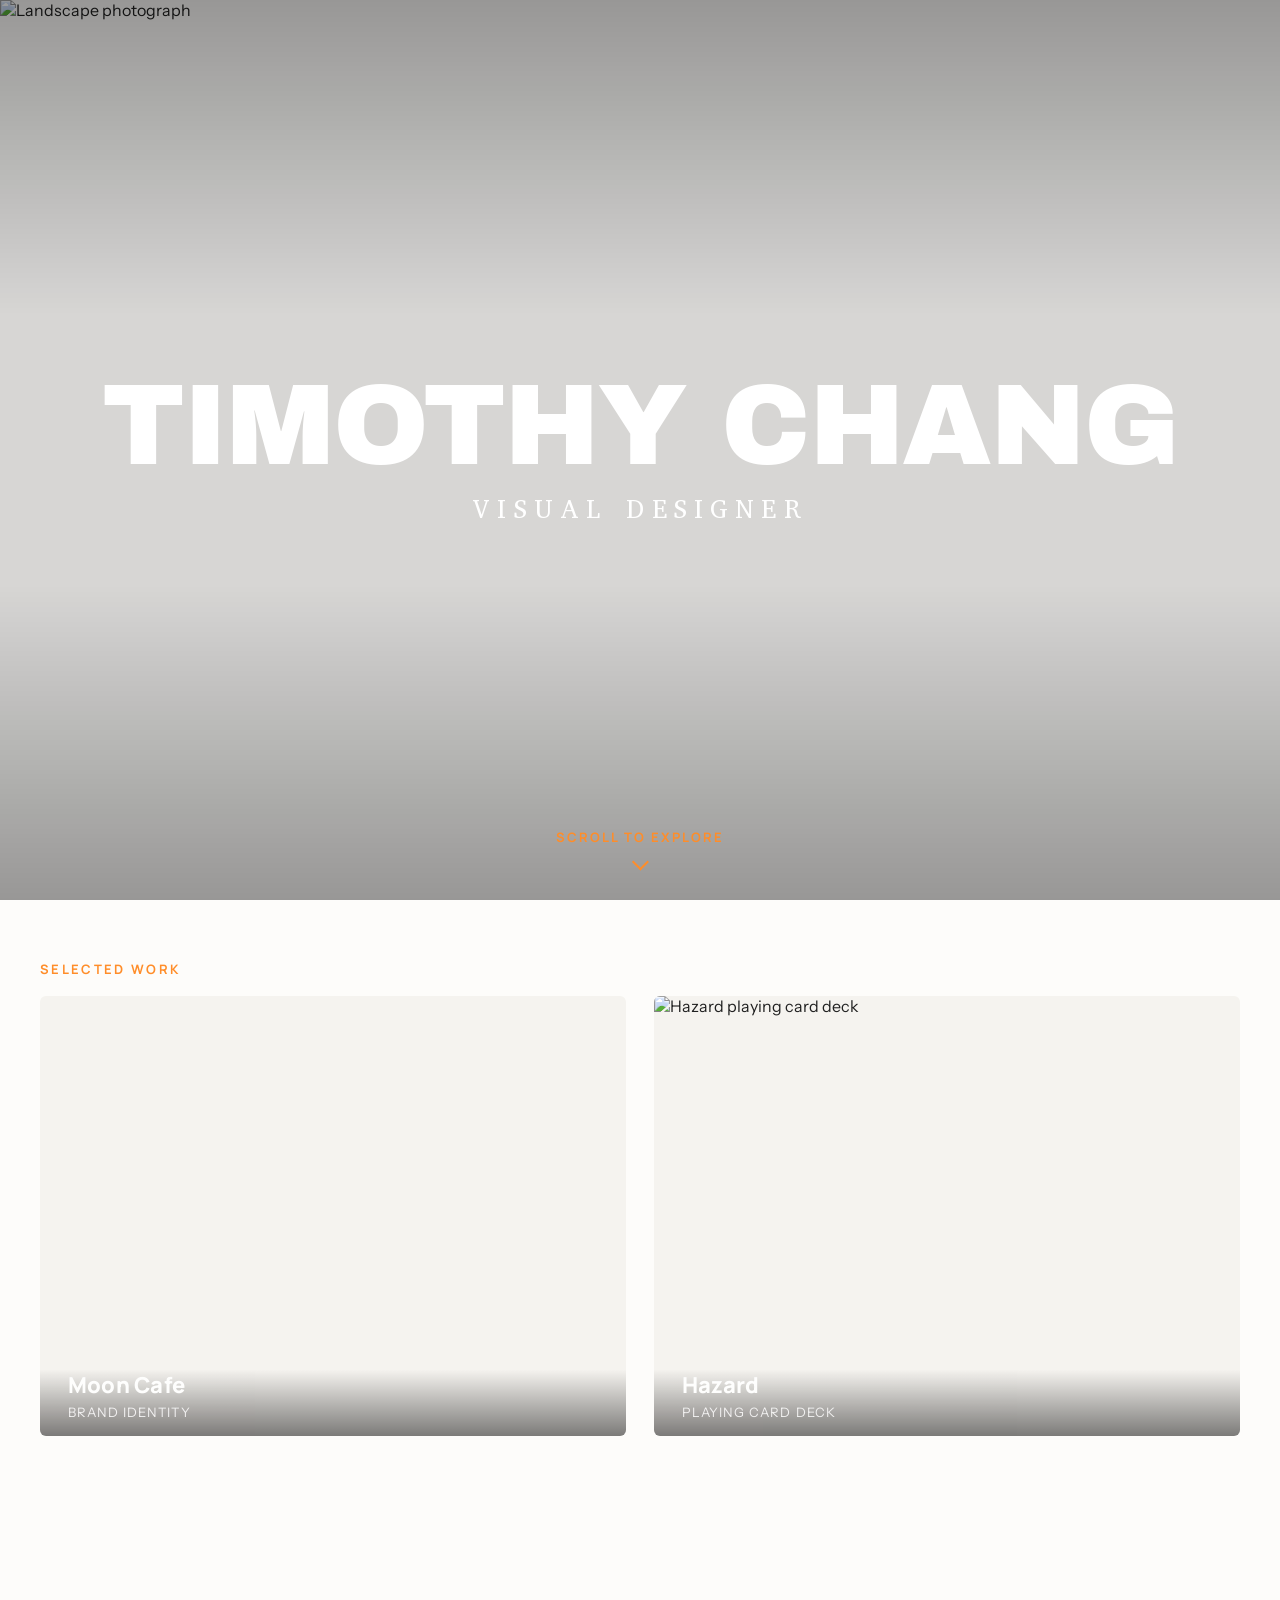
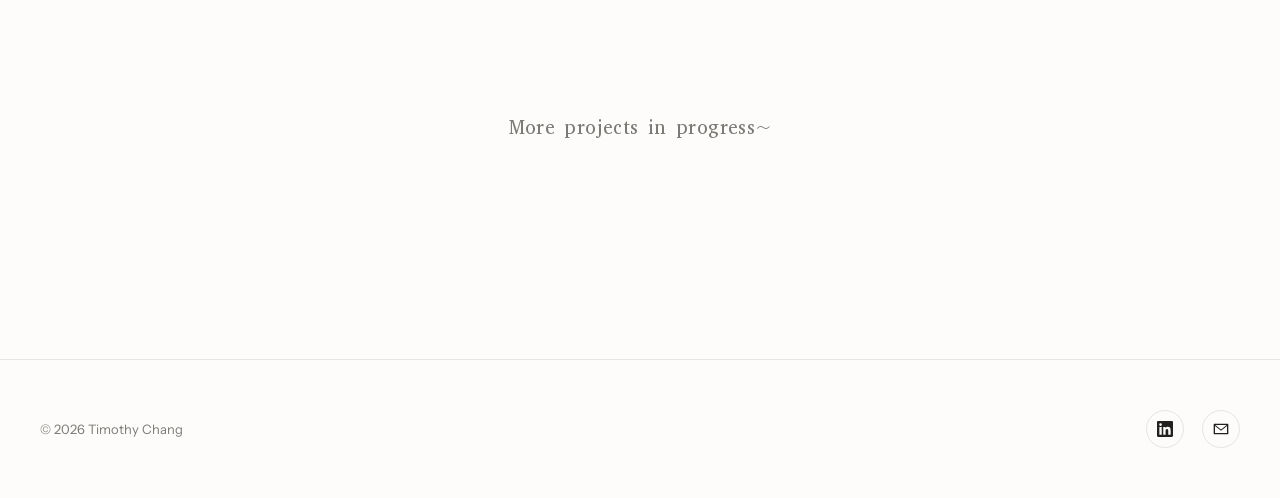
==== index.html @ eb14d004 "Initial commit of portfolio site Static HTML/CSS/JS portfolio: project case studies, about, contact," ====
<!doctype html>
<html lang="en">
<head>
<meta charset="UTF-8" />
<meta name="viewport" content="width=device-width, initial-scale=1" />
<title>Timothy Chang | Portfolio</title>
<meta name="description" content="Timothy Chang — Visual Designer. Graphic design, brand identity, and photography portfolio." />
<link rel="stylesheet" href="css/style.css" />
</head>
<body class="page-fade home">

<nav class="nav on-dark" id="siteNav">
  <div class="nav-inner">
    <a href="index.html" class="nav-logo">TC</a>
    <div class="nav-links">
      <a href="index.html#projects" class="nav-link" data-page="index.html" data-section="projects">Projects</a>
      <a href="about.html" class="nav-link" data-page="about.html">About</a>
      <div class="nav-item-dropdown">
        <button type="button" class="nav-dropdown-toggle" data-page-group="photography.html,gallery-sd.html,art.html" aria-haspopup="true" aria-expanded="false">
          Hobbies
          <svg class="nav-caret" viewBox="0 0 12 12" width="10" height="10" fill="none" stroke="currentColor" stroke-width="1.6"><path d="M2.5 4.5 6 8l3.5-3.5"/></svg>
        </button>
        <div class="nav-dropdown">
          <a href="photography.html" data-page="photography.html">Photography</a>
          <a href="art.html" data-page="art.html">Art</a>
        </div>
      </div>
      <a href="contact.html" class="nav-link" data-page="contact.html">Contact</a>
    </div>
    <button class="nav-burger" aria-label="Toggle menu"><span></span><span></span><span></span></button>
  </div>
</nav>

<header class="hero">
  <div class="hero-bg-layer">
    <img class="hero-img" src="https://framerusercontent.com/images/Mhl19AnrHAjhSoLpwjE06IZeQ.jpg?width=2600" alt="Landscape photograph" />
  </div>
  <div class="hero-text-layer">
    <div class="hero-content">
      <h1 class="hero-title">TIMOTHY CHANG</h1>
      <p class="hero-sub">Visual Designer</p>
    </div>
  </div>
  <a href="#projects" class="scroll-cue">
    Scroll to explore
    <span class="chevron"></span>
  </a>
</header>

<main>
  <section id="projects" class="projects">
    <div class="wrap">
      <p class="eyebrow reveal">Selected Work</p>
      <div class="projects-grid reveal-stagger">
        <a href="moon-cafe.html" class="project-card">
          <video
            src="https://framerusercontent.com/assets/5rZxMvL38SJ3lMq5rVi14NoQNWM.mp4"
            poster="https://framerusercontent.com/images/hItsW4MGl3HlsoeC6Ty1rk1pN0.png?width=1200"
            autoplay muted loop playsinline preload="metadata"
            aria-label="Moon Cafe brand identity preview"
          ></video>
          <div class="project-card-caption">
            <div class="name">Moon Cafe</div>
            <div class="kind">Brand Identity</div>
          </div>
        </a>
        <a href="hazard.html" class="project-card">
          <img src="https://framerusercontent.com/images/EBvTuA1VgbrSN6vRGR4FnVAV7E.png?width=1200" alt="Hazard playing card deck" loading="lazy" />
          <div class="project-card-caption">
            <div class="name">Hazard</div>
            <div class="kind">Playing Card Deck</div>
          </div>
        </a>
      </div>
    </div>
  </section>

  <section class="more-projects">
    <div class="wrap">
      <p class="more-note reveal">More projects in progress~</p>
    </div>
  </section>
</main>

<footer>
  <div class="wrap footer-inner">
    <p class="footer-copy">&copy; 2026 Timothy Chang</p>
    <div class="footer-icons">
      <a href="https://www.linkedin.com/in/timothy-chang-924921252/" target="_blank" rel="noopener" aria-label="LinkedIn">
        <svg viewBox="0 0 24 24"><path d="M20.45 20.45h-3.56v-5.57c0-1.33-.03-3.04-1.85-3.04-1.86 0-2.14 1.45-2.14 2.94v5.67H9.35V9h3.41v1.56h.05c.48-.9 1.64-1.85 3.37-1.85 3.6 0 4.27 2.37 4.27 5.46v6.28zM5.34 7.43a2.06 2.06 0 1 1 0-4.12 2.06 2.06 0 0 1 0 4.12zM7.11 20.45H3.56V9h3.55v11.45zM22.22 0H1.77C.79 0 0 .77 0 1.73v20.54C0 23.23.79 24 1.77 24h20.45c.98 0 1.78-.77 1.78-1.73V1.73C24 .77 23.2 0 22.22 0z"/></svg>
      </a>
      <a href="mailto:timchaang@gmail.com" aria-label="Email">
        <svg viewBox="0 0 24 24"><path d="M2 4h20a1 1 0 0 1 1 1v14a1 1 0 0 1-1 1H2a1 1 0 0 1-1-1V5a1 1 0 0 1 1-1zm1.4 2 8.6 6.9L20.6 6H3.4zM3 7.4V18h18V7.4l-9 7.2-9-7.2z"/></svg>
      </a>
    </div>
  </div>
</footer>

<script src="js/main.js"></script>
</body>
</html>
---- css/style.css ----
/* ---------- Fonts ---------- */
@import url('https://fonts.googleapis.com/css2?family=Abyssinica+SIL&family=Archivo+Black&family=Instrument+Sans:wght@400;500;600;700&family=Manrope:wght@400;500;700;800&display=swap');

/* ---------- Tokens ---------- */
:root{
  --bg:#fdfcfa;
  --ink:#212121;
  --ink-strong:#000000;
  --muted:#7a7a76;
  --line:#e7e5e0;
  --surface:#f5f3ef;
  --accent:#ff8d29;

  --mc-orange:#FBB040;
  --mc-navy:#0D142D;
  --mc-lavender:#CBBACC;

  --hz-crimson:#DE2E27;
  --hz-darkred:#6D0300;
  --hz-grey:#A7B8C1;
  --hz-dark:#2C2D31;

  --serif:'Abyssinica SIL', Georgia, serif;
  --sans:'Instrument Sans', -apple-system, sans-serif;
  --display:'Archivo Black', 'Instrument Sans', sans-serif;
  --bold-sans:'Manrope', 'Instrument Sans', sans-serif;

  --maxw:1200px;
  --nav-h:76px;
}

*,*::before,*::after{box-sizing:border-box}
html{scroll-behavior:smooth}
body{
  margin:0;
  background:var(--bg);
  color:var(--ink);
  font-family:var(--sans);
  -webkit-font-smoothing:antialiased;
  overflow-x:hidden;
}
img{max-width:100%;display:block}
a{color:inherit;text-decoration:none}
ul{margin:0;padding:0;list-style:none}
button{font:inherit;cursor:pointer;border:none;background:none;color:inherit}
.wrap{max-width:var(--maxw);margin:0 auto;padding:0 40px}
.only-mobile{display:none}

/* home page gets a slightly wider container so headings/paragraphs and the
   projects/about grids have more room and wrap less awkwardly */
body.home{--maxw:1320px}

/* ---------- Nav ---------- */
.nav{
  position:fixed;top:0;left:0;right:0;z-index:100;
  height:var(--nav-h);
  display:flex;align-items:center;
  background:rgba(253,252,250,0);
  border-bottom:1px solid transparent;
  transition:background .35s ease, border-color .35s ease, height .35s ease;
}
/* landing page: header stays hidden over the hero, revealed once the user
   scrolls down to the Selected Work section */
body.home .nav{opacity:0;pointer-events:none;transition:opacity .4s ease}
body.home .nav.scrolled{opacity:1;pointer-events:auto}
.nav.scrolled{
  background:rgba(253,252,250,.82);
  backdrop-filter:blur(14px) saturate(140%);
  -webkit-backdrop-filter:blur(14px) saturate(140%);
  border-bottom:1px solid var(--line);
  height:64px;
}
.nav.on-dark:not(.scrolled) .nav-logo,
.nav.on-dark:not(.scrolled) .nav-link,
.nav.on-dark:not(.scrolled) .nav-dropdown-toggle{color:#fff}
.nav-inner{
  width:100%;max-width:var(--maxw);margin:0 auto;padding:0 40px;
  display:flex;align-items:center;justify-content:space-between;
}
.nav-logo{
  font-family:var(--bold-sans);font-weight:800;font-size:22px;letter-spacing:.5px;
  color:var(--ink-strong);transition:color .3s ease;
}
.nav-links{display:flex;align-items:center;gap:36px}
.nav-link{
  font-family:var(--sans);font-size:16px;letter-spacing:.02em;color:var(--ink);
  position:relative;padding:4px 0;transition:color .3s ease,opacity .3s ease;
}
.nav-link::after{
  content:"";position:absolute;left:0;bottom:-2px;width:0;height:1px;background:currentColor;
  transition:width .3s ease;
}
.nav-link:hover::after{width:100%}
.nav-link.active::after{width:100%}
.nav-burger{display:none;flex-direction:column;gap:5px;padding:8px;z-index:110}
.nav-burger span{width:24px;height:2px;background:var(--ink-strong);transition:.3s}
.nav.on-dark:not(.scrolled) .nav-burger span{background:#fff}

/* dropdown: hobbies > photography */
.nav-item-dropdown{position:relative}
.nav-dropdown-toggle{
  position:relative;display:inline-flex;align-items:center;gap:6px;
  font-family:var(--sans);font-size:16px;letter-spacing:.02em;color:var(--ink);
  background:none;border:none;padding:4px 0;cursor:pointer;
  transition:color .3s ease;
}
.nav-caret{transition:transform .3s ease;flex-shrink:0}
.nav-item-dropdown.open .nav-caret{transform:rotate(180deg)}
.nav-dropdown-toggle::after{
  content:"";position:absolute;left:0;bottom:-2px;width:0;height:1px;background:currentColor;
  transition:width .3s ease;
}
.nav-item-dropdown:hover .nav-dropdown-toggle::after,
.nav-dropdown-toggle.active::after{width:calc(100% - 16px)}
.nav-dropdown{
  position:absolute;top:calc(100% + 16px);left:50%;transform:translateX(-50%) translateY(6px);
  background:#fff;border:1px solid var(--line);border-radius:10px;
  padding:6px;min-width:170px;box-shadow:0 16px 40px rgba(0,0,0,.1);
  opacity:0;pointer-events:none;transition:opacity .25s ease,transform .25s ease;
  z-index:50;
}
.nav-item-dropdown.open .nav-dropdown{opacity:1;pointer-events:auto;transform:translateX(-50%) translateY(0)}
.nav-dropdown a{
  display:block;padding:10px 14px;border-radius:6px;
  font-family:var(--sans);font-size:14px;color:var(--ink);white-space:nowrap;
  transition:background .2s ease,color .2s ease;
}
.nav-dropdown a:hover,
.nav-dropdown a.active{background:var(--surface);color:var(--ink-strong)}

/* ---------- Hero ---------- */
.hero{
  position:sticky;top:0;z-index:0;
  height:100svh;min-height:560px;width:100%;overflow:hidden;
  display:flex;align-items:center;justify-content:center;
}
.hero-bg-layer{position:absolute;inset:0;}
.hero-img{
  position:absolute;inset:0;width:100%;height:100%;object-fit:cover;
  transform:scale(1.06);animation:heroZoom 18s ease-out forwards;
}
@keyframes heroZoom{to{transform:scale(1)}}
.hero::after{
  content:"";position:absolute;inset:0;
  background:linear-gradient(180deg,rgba(0,0,0,.4) 0%,rgba(0,0,0,.15) 35%,rgba(0,0,0,.15) 65%,rgba(0,0,0,.4) 100%);
}
.hero-text-layer{position:relative;z-index:2;width:100%;}
.hero-content{
  width:100%;padding:0 40px;
  max-width:var(--maxw);margin:0 auto;
  text-align:center;
  display:flex;flex-direction:column;align-items:center;
  opacity:0;transform:translateY(24px);
  animation:heroIn 1.1s cubic-bezier(.22,1,.36,1) .3s forwards;
}
@keyframes heroIn{to{opacity:1;transform:translateY(0)}}
.hero-title{
  font-family:var(--display);font-weight:400;color:#fff;
  font-size:clamp(48px,9vw,130px);line-height:.92;letter-spacing:-.02em;margin:0;
}
.hero-sub{
  font-family:var(--serif);color:#fff;margin:14px 0 0;
  font-size:clamp(16px,2vw,26px);letter-spacing:.28em;text-transform:uppercase;
}
.scroll-cue{
  position:absolute;left:50%;bottom:32px;transform:translateX(-50%);z-index:2;
  display:flex;flex-direction:column;align-items:center;gap:10px;
  color:var(--accent);font-family:var(--bold-sans);font-weight:700;
  font-size:13px;letter-spacing:.15em;text-transform:uppercase;
  opacity:0;animation:fadeIn 1s ease .9s forwards;
}
.scroll-cue .chevron{width:12px;height:12px;border-right:2px solid var(--accent);border-bottom:2px solid var(--accent);
  transform:rotate(45deg);animation:bob 1.8s ease-in-out infinite;}
@keyframes bob{0%,100%{transform:translateY(0) rotate(45deg)}50%{transform:translateY(6px) rotate(45deg)}}
@keyframes fadeIn{to{opacity:1}}

/* ---------- Reveal on scroll ---------- */
.reveal{opacity:0;transform:translateY(28px);transition:opacity .8s cubic-bezier(.22,1,.36,1),transform .8s cubic-bezier(.22,1,.36,1)}
.reveal.in-view{opacity:1;transform:translateY(0)}
.reveal-stagger > *{opacity:0;transform:translateY(20px);transition:opacity .7s ease,transform .7s ease}
.reveal-stagger.in-view > *{opacity:1;transform:translateY(0)}
.reveal-stagger.in-view > *:nth-child(1){transition-delay:.05s}
.reveal-stagger.in-view > *:nth-child(2){transition-delay:.12s}
.reveal-stagger.in-view > *:nth-child(3){transition-delay:.19s}
.reveal-stagger.in-view > *:nth-child(4){transition-delay:.26s}
.reveal-stagger.in-view > *:nth-child(5){transition-delay:.33s}
.reveal-stagger.in-view > *:nth-child(6){transition-delay:.4s}
.reveal-stagger.in-view > *:nth-child(7){transition-delay:.47s}

/* ---------- Sections ---------- */
section{padding:60px 0}
.section-tight{padding:20px 0}
.eyebrow{
  font-family:var(--bold-sans);font-weight:700;font-size:13px;letter-spacing:.18em;
  text-transform:uppercase;color:var(--accent);margin:0 0 18px;
}
h2.section-title{
  font-family:var(--serif);font-weight:400;font-size:clamp(26px,3.4vw,40px);
  line-height:1.25;color:var(--ink-strong);margin:0 0 22px;max-width:820px;
}
.lead{
  font-family:var(--serif);font-size:19px;line-height:1.75;color:var(--ink);
  max-width:760px;margin:0 0 20px;text-wrap:pretty;
}
.lead:last-child{margin-bottom:0}

/* ---------- Home: Projects ---------- */
.projects{padding-top:60px}
body.home main,
body.home footer{position:relative;z-index:1;background:var(--bg)}
.projects-grid{display:grid;grid-template-columns:1fr 1fr;gap:28px}
.project-card{
  position:relative;aspect-ratio:4/3;border-radius:6px;overflow:hidden;
  background:var(--surface);display:block;
}
.project-card img,
.project-card video{
  width:100%;height:100%;object-fit:cover;
  transition:transform .8s cubic-bezier(.22,1,.36,1),filter .5s ease;
}
.project-card:hover img,
.project-card:hover video{transform:scale(1.06);filter:brightness(.82)}
.project-card-caption{
  position:absolute;left:0;right:0;bottom:0;padding:26px 28px;
  background:linear-gradient(0deg,rgba(0,0,0,.62),rgba(0,0,0,0) 75%);
  color:#fff;transform:translateY(10px);opacity:.92;transition:transform .5s ease;
}
.project-card:hover .project-card-caption{transform:translateY(0)}
.project-card-caption .name{font-family:var(--bold-sans);font-weight:800;font-size:22px;letter-spacing:.01em}
.project-card-caption .kind{font-family:var(--sans);font-size:13px;letter-spacing:.08em;text-transform:uppercase;opacity:.85;margin-top:4px}

.more-projects{padding:200px 0;text-align:center}
.more-note{font-family:var(--serif);font-size:19px;color:var(--muted);letter-spacing:.02em}

/* ---------- About ---------- */
.about-grid{display:grid;grid-template-columns:.85fr 1.15fr;gap:72px;align-items:center}
.about-photo{border-radius:6px;overflow:hidden;aspect-ratio:3/4.4}
.about-photo img{width:100%;height:100%;object-fit:cover}
.about-hi{font-family:var(--serif);font-size:19px;color:var(--accent);margin:0 0 8px}
.btn{
  display:inline-flex;align-items:center;gap:10px;
  font-family:var(--bold-sans);font-weight:700;font-size:14px;letter-spacing:.1em;text-transform:uppercase;
  color:var(--ink-strong);padding:16px 26px;border:1px solid var(--ink-strong);border-radius:2px;
  margin-top:28px;transition:background .3s ease,color .3s ease,border-color .3s ease;
}
.btn:hover{background:var(--ink-strong);color:#fff}
.btn.btn-accent{border-color:var(--accent);color:var(--accent)}
.btn.btn-accent:hover{background:var(--accent);color:#fff}
.btn svg{width:14px;height:14px;transition:transform .3s ease}
.btn:hover svg{transform:translateX(3px)}
.about-note{margin-top:14px;font-family:var(--sans);font-size:12px;color:var(--muted)}

/* ---------- Next project ---------- */
.next-project-band{border-top:1px solid var(--line)}
.next-project{
  display:flex;align-items:center;gap:24px;padding:64px 0;
}
.next-project-right{justify-content:flex-end;text-align:right}
.next-project-left{justify-content:flex-start;text-align:left}
.next-project-text{display:flex;flex-direction:column;gap:6px}
.next-project-label{
  font-family:var(--bold-sans);font-weight:700;font-size:12px;letter-spacing:.14em;
  text-transform:uppercase;color:var(--muted);
}
.next-project-name{
  font-family:var(--display);font-size:clamp(28px,4.5vw,46px);line-height:1;
  text-transform:uppercase;letter-spacing:-.01em;
  color:var(--ink-strong);transition:color .3s ease;
}
.next-project-arrow{
  width:32px;height:32px;flex-shrink:0;color:var(--case-accent, var(--accent));
  transition:transform .35s cubic-bezier(.22,1,.36,1);
}
.next-project:hover .next-project-name{color:var(--case-accent, var(--accent))}
.next-project-right:hover .next-project-arrow{transform:translateX(10px)}
.next-project-left:hover .next-project-arrow{transform:translateX(-10px)}

/* ---------- Footer ---------- */
footer{border-top:1px solid var(--line);padding:48px 0}
.footer-inner{display:flex;align-items:center;justify-content:space-between;gap:20px;flex-wrap:wrap}
.footer-copy{font-size:13px;color:var(--muted);font-family:var(--sans)}
.footer-icons{display:flex;gap:18px}
.footer-icons a{
  width:38px;height:38px;border-radius:50%;border:1px solid var(--line);
  display:flex;align-items:center;justify-content:center;transition:background .3s ease,border-color .3s ease,transform .3s ease;
}
.footer-icons a:hover{background:var(--ink-strong);border-color:var(--ink-strong);transform:translateY(-2px)}
.footer-icons svg{width:16px;height:16px;fill:var(--ink)}
.footer-icons a:hover svg{fill:#fff}

/* ---------- Case study pages ---------- */
.case-hero{
  padding:calc(var(--nav-h) + 88px) 0 60px;
  border-bottom:1px solid var(--line);
}
.case-eyebrow{font-family:var(--bold-sans);font-weight:700;font-size:13px;letter-spacing:.16em;text-transform:uppercase;color:var(--muted);margin:0 0 14px}
.case-title{font-family:var(--display);font-size:clamp(40px,7vw,88px);line-height:.95;margin:0 0 22px;color:var(--ink-strong)}
.case-banner{margin-top:52px;border-radius:6px;overflow:hidden;background:var(--surface)}
.case-banner img{width:100%;display:block}

/* wordmark used as a header lockup rather than a full-bleed banner photo */
.case-banner.wordmark{max-width:420px;margin-top:20px;background:none;border-radius:0}

.case-video{border-radius:6px;overflow:hidden;box-shadow:0 1px 3px rgba(0,0,0,.08);aspect-ratio:4/3}
.case-video video{width:100%;height:100%;display:block;object-fit:cover}

.case-section{padding:48px 0;border-bottom:1px solid var(--line)}
.case-section:last-of-type{border-bottom:none}
.case-section .eyebrow{color:var(--case-accent, var(--accent))}

/* palette */
.palette{display:flex;flex-wrap:wrap;gap:16px;margin-top:36px}
.swatch{
  width:150px;height:120px;border-radius:6px;overflow:hidden;border:1px solid var(--line);
  cursor:pointer;transition:transform .3s ease,box-shadow .3s ease;position:relative;display:block;
}
.swatch:hover{transform:translateY(-4px);box-shadow:0 14px 30px rgba(0,0,0,.08)}
.swatch-hex{
  position:absolute;left:0;right:0;bottom:0;z-index:1;
  padding:10px 12px;font-family:'Manrope',monospace;font-size:13px;letter-spacing:.02em;
  color:#fff;text-align:left;
}
.swatch-copied::after{
  content:"Copied!";position:absolute;inset:0;z-index:2;display:flex;align-items:center;justify-content:center;
  background:rgba(0,0,0,.72);color:#fff;font-family:var(--bold-sans);font-size:12px;letter-spacing:.08em;
  text-transform:uppercase;opacity:0;animation:copyFlash 1s ease forwards;
}
@keyframes copyFlash{0%{opacity:0}15%{opacity:1}85%{opacity:1}100%{opacity:0}}

/* typography specimen */
.type-specimen{margin-top:40px;border-top:1px solid var(--line)}
.type-row{
  display:flex;align-items:baseline;justify-content:space-between;gap:24px;
  padding:22px 0;border-bottom:1px solid var(--line);
}
.type-row .label{font-family:var(--sans);font-size:13px;letter-spacing:.1em;text-transform:uppercase;color:var(--muted);width:110px;flex-shrink:0}
.type-row .sample{font-family:var(--bold-sans);font-size:clamp(22px,3.6vw,40px)}
.w-heavy{font-weight:800}
.w-bold{font-weight:700}
.w-medium{font-weight:500}
.w-regular{font-weight:400}

/* logo grid */
.logo-grid{display:grid;grid-template-columns:repeat(3,1fr);gap:24px;margin-top:36px}
.logo-tile{
  padding:32px;
  display:flex;flex-direction:column;gap:18px;
}
.logo-tile img{width:100%;height:180px;object-fit:contain}
.logo-tile .num{
  font-family:var(--display);font-size:15px;color:var(--muted);
  width:30px;height:30px;border:1px solid var(--line);border-radius:50%;
  display:flex;align-items:center;justify-content:center;
}

/* mockup / gallery grids */
.shot-grid{columns:2 420px;column-gap:28px;margin-top:40px}
.shot-grid img{width:100%;margin:0 0 28px;border-radius:6px;break-inside:avoid;box-shadow:0 1px 3px rgba(0,0,0,.06)}
.shot-grid button{display:block;width:100%;margin:0 0 28px;break-inside:avoid;border-radius:6px;overflow:hidden}

/* icon row */
.icon-row{display:flex;flex-wrap:wrap;gap:18px;margin-top:36px}
.icon-tile{
  width:130px;height:130px;
  display:flex;align-items:center;justify-content:center;padding:20px;
  transition:transform .3s ease;
}
.icon-tile:hover{transform:translateY(-4px)}
.icon-tile img{max-width:100%;max-height:100%;object-fit:contain}

/* photo interludes: large, unlabeled photography breaks scattered between sections */
.photo-interlude{
  padding:0;border:none;background:none;cursor:pointer;display:block;width:100%;
  border-radius:6px;overflow:hidden;
}
.photo-interlude img{width:100%;display:block;box-shadow:0 1px 3px rgba(0,0,0,.08)}
.photo-duo{display:grid;grid-template-columns:1fr 1fr;gap:24px}
.photo-duo button{padding:0;border:none;background:none;cursor:pointer;display:block;border-radius:6px;overflow:hidden}
.photo-duo img{width:100%;display:block;box-shadow:0 1px 3px rgba(0,0,0,.08)}

/* editorial split: text/swatches beside a product photo */
.case-split{display:grid;grid-template-columns:1.15fr .85fr;gap:56px;align-items:center;margin-top:8px}
.case-split.reverse{grid-template-columns:.85fr 1.15fr}
.tilt-photo{border-radius:10px;overflow:hidden}
.tilt-photo img{width:100%;display:block}

/* ---------- Photography listing ---------- */
.gallery-hero{padding:calc(var(--nav-h) + 60px) 0 30px}
.gallery-list{display:flex;flex-direction:column;gap:28px;margin-top:4px}
.gallery-card{
  position:relative;display:block;aspect-ratio:16/9;border-radius:6px;overflow:hidden;
  background:var(--surface);
}
.gallery-card img{
  width:100%;height:100%;object-fit:cover;
  transition:transform .8s cubic-bezier(.22,1,.36,1),filter .5s ease;
}
.gallery-card:hover img{transform:scale(1.06);filter:brightness(.82)}
.gallery-card-caption{
  position:absolute;left:0;right:0;bottom:0;padding:32px 36px;
  background:linear-gradient(0deg,rgba(0,0,0,.65),rgba(0,0,0,0) 70%);
  color:#fff;transform:translateY(10px);opacity:.92;transition:transform .5s ease;
}
.gallery-card:hover .gallery-card-caption{transform:translateY(0)}
.gallery-card-title{font-family:var(--serif);font-size:clamp(28px,5vw,52px);display:block}
.gallery-card-meta{display:flex;align-items:center;gap:16px;margin-top:12px}
.gallery-card-tag{
  font-family:var(--bold-sans);font-weight:700;font-size:12px;letter-spacing:.1em;text-transform:uppercase;
  color:#fff;border:1px solid rgba(255,255,255,.5);border-radius:20px;padding:6px 14px;
}

/* ---------- Masonry gallery + lightbox ---------- */
.masonry{columns:3 300px;column-gap:18px;margin-top:10px}
.masonry button{display:block;width:100%;margin:0 0 18px;break-inside:avoid;border-radius:4px;overflow:hidden;position:relative}
.masonry img{width:100%;display:block;transition:transform .5s ease}
.masonry button:hover img{transform:scale(1.03)}

.lightbox{
  position:fixed;inset:0;z-index:1000;background:rgba(10,10,10,.96);
  display:flex;align-items:center;justify-content:center;
  opacity:0;pointer-events:none;transition:opacity .35s ease;
}
.lightbox.open{opacity:1;pointer-events:auto}
.lightbox img{max-width:88vw;max-height:86vh;object-fit:contain;box-shadow:0 20px 60px rgba(0,0,0,.5)}
.lightbox-close,.lightbox-prev,.lightbox-next{
  position:absolute;color:#fff;width:46px;height:46px;border-radius:50%;
  display:flex;align-items:center;justify-content:center;border:1px solid rgba(255,255,255,.25);
  transition:background .3s ease;
}
.lightbox-close:hover,.lightbox-prev:hover,.lightbox-next:hover{background:rgba(255,255,255,.14)}
.lightbox-close{top:24px;right:24px}
.lightbox-prev{left:24px;top:50%;transform:translateY(-50%)}
.lightbox-next{right:24px;top:50%;transform:translateY(-50%)}
.lightbox-count{position:absolute;bottom:24px;left:50%;transform:translateX(-50%);color:#fff;font-family:var(--sans);font-size:13px;opacity:.7}

/* ---------- Contact ---------- */
.contact-hero{position:relative;padding:calc(var(--nav-h) + 40px) 0 100px;overflow:hidden}
.contact-bg-letters{
  position:absolute;inset:0;z-index:0;pointer-events:none;
  font-family:var(--display);font-size:min(22vw,300px);color:var(--surface);
  display:flex;flex-wrap:wrap;align-items:center;justify-content:center;line-height:.8;
  user-select:none;overflow:hidden;
}
.contact-bg-letters-glow{
  color:var(--accent);
  opacity:0;transition:opacity .25s ease;
  -webkit-mask-image:radial-gradient(circle 220px at var(--mx,50%) var(--my,50%),#000 0%,#000 35%,transparent 100%);
  mask-image:radial-gradient(circle 220px at var(--mx,50%) var(--my,50%),#000 0%,#000 35%,transparent 100%);
}
.contact-hero.mouse-active .contact-bg-letters-glow{opacity:.85}
@media (pointer:coarse){
  .contact-bg-letters-glow{display:none}
}
.contact-inner{position:relative;z-index:1}
.contact-grid{display:grid;grid-template-columns:1fr 1fr;gap:60px;margin-top:44px}
.field{margin-bottom:26px;position:relative}
.field label{
  display:block;font-family:var(--bold-sans);font-weight:700;font-size:12px;letter-spacing:.12em;
  text-transform:uppercase;color:var(--muted);margin-bottom:10px;
}
.field input,.field textarea{
  width:100%;border:none;border-bottom:1px solid var(--line);background:transparent;
  font-family:var(--serif);font-size:18px;color:var(--ink-strong);padding:8px 2px 12px;
  transition:border-color .3s ease;resize:vertical;
}
.field input:focus,.field textarea:focus{outline:none;border-color:var(--ink-strong)}
.field.invalid input,.field.invalid textarea{border-color:#d33}
.field-error{font-size:12px;color:#d33;margin-top:6px;display:none;font-family:var(--sans)}
.field.invalid .field-error{display:block}
.contact-side{display:flex;flex-direction:column;justify-content:space-between}
.contact-note{font-family:var(--serif);font-size:19px;line-height:1.75;color:var(--ink);max-width:420px}
.form-actions{display:flex;flex-wrap:wrap;align-items:center;gap:16px}
.form-status{margin-top:18px;font-family:var(--sans);font-size:14px;color:var(--muted);min-height:20px}

/* ---------- Utilities ---------- */
.page-fade{animation:pageFade .6s ease}
@keyframes pageFade{from{opacity:0}to{opacity:1}}

/* ---------- Responsive ---------- */
@media (max-width:900px){
  .wrap{padding:0 24px}
  .nav-inner{padding:0 24px}
  section{padding:88px 0}
  .about-grid{grid-template-columns:1fr;gap:36px}
  .about-photo{max-width:340px}
  .projects-grid{grid-template-columns:1fr}
  .logo-grid{grid-template-columns:1fr 1fr}
  .case-split,
  .case-split.reverse{grid-template-columns:1fr;gap:28px}
  .tilt-photo{max-width:420px;margin:0 auto}
  .contact-grid{grid-template-columns:1fr;gap:8px}
  .shot-grid{columns:2 200px}
  .masonry{columns:2 200px}
  .photo-duo{grid-template-columns:1fr;gap:20px}
}
@media (max-width:640px){
  .nav-links{
    position:fixed;top:0;right:0;height:100vh;width:78vw;max-width:320px;
    background:#fff;flex-direction:column;align-items:flex-start;justify-content:center;
    gap:28px;padding:0 40px;transform:translateX(100%);transition:transform .4s cubic-bezier(.22,1,.36,1);
    box-shadow:-10px 0 40px rgba(0,0,0,.08);
  }
  .nav-links.open{transform:translateX(0)}
  .nav-burger{display:flex}
  .nav.on-dark .nav-links.open .nav-link,
  .nav.on-dark .nav-links.open .nav-dropdown-toggle,
  .nav.on-dark .nav-links.open .nav-dropdown a{color:var(--ink)}
  .nav-links.open ~ .nav-burger span,
  .nav-burger.open span:nth-child(1){transform:translateY(7px) rotate(45deg)}
  .nav-burger.open span:nth-child(2){opacity:0}
  .nav-burger.open span:nth-child(3){transform:translateY(-7px) rotate(-45deg)}
  .nav-item-dropdown{width:100%}
  .nav-dropdown-toggle{width:100%;justify-content:space-between}
  .nav-dropdown{
    position:static;transform:none;opacity:1;pointer-events:auto;
    background:none;border:none;box-shadow:none;padding:0 0 0 4px;min-width:0;
    max-height:0;overflow:hidden;transition:max-height .35s ease,margin-top .35s ease;margin-top:0;
  }
  .nav-item-dropdown.open .nav-dropdown{max-height:160px;margin-top:14px;transform:none}
  .nav-dropdown a{padding:8px 0;font-size:15px}
  .logo-grid{grid-template-columns:1fr}
  .shot-grid{columns:1}
  .masonry{columns:1}
  .hero-title{letter-spacing:-.01em}

  /* about section: photo becomes a full-bleed background behind the text, like the original mobile layout */
  .about-grid{
    display:block;position:relative;min-height:620px;
    border-radius:6px;overflow:hidden;
  }
  .about-photo{
    position:absolute;inset:0;max-width:none;height:100%;
    aspect-ratio:auto;border-radius:0;
  }
  .about-photo::after{
    content:"";position:absolute;inset:0;
    background:linear-gradient(180deg,rgba(0,0,0,.1) 0%,rgba(0,0,0,.55) 55%,rgba(0,0,0,.8) 100%);
  }
  .about-grid > div:last-child{position:relative;z-index:1;padding:40px 24px}
  .about-grid .about-hi{color:var(--accent)}
  .about-grid .case-title{color:#fff}
  .about-grid .lead{color:#fff}
  .about-grid .btn{border-color:var(--accent);color:var(--accent)}
  .about-grid .btn:hover{background:var(--accent);color:#fff}
  .about-grid .about-note{color:rgba(255,255,255,.75)}
}
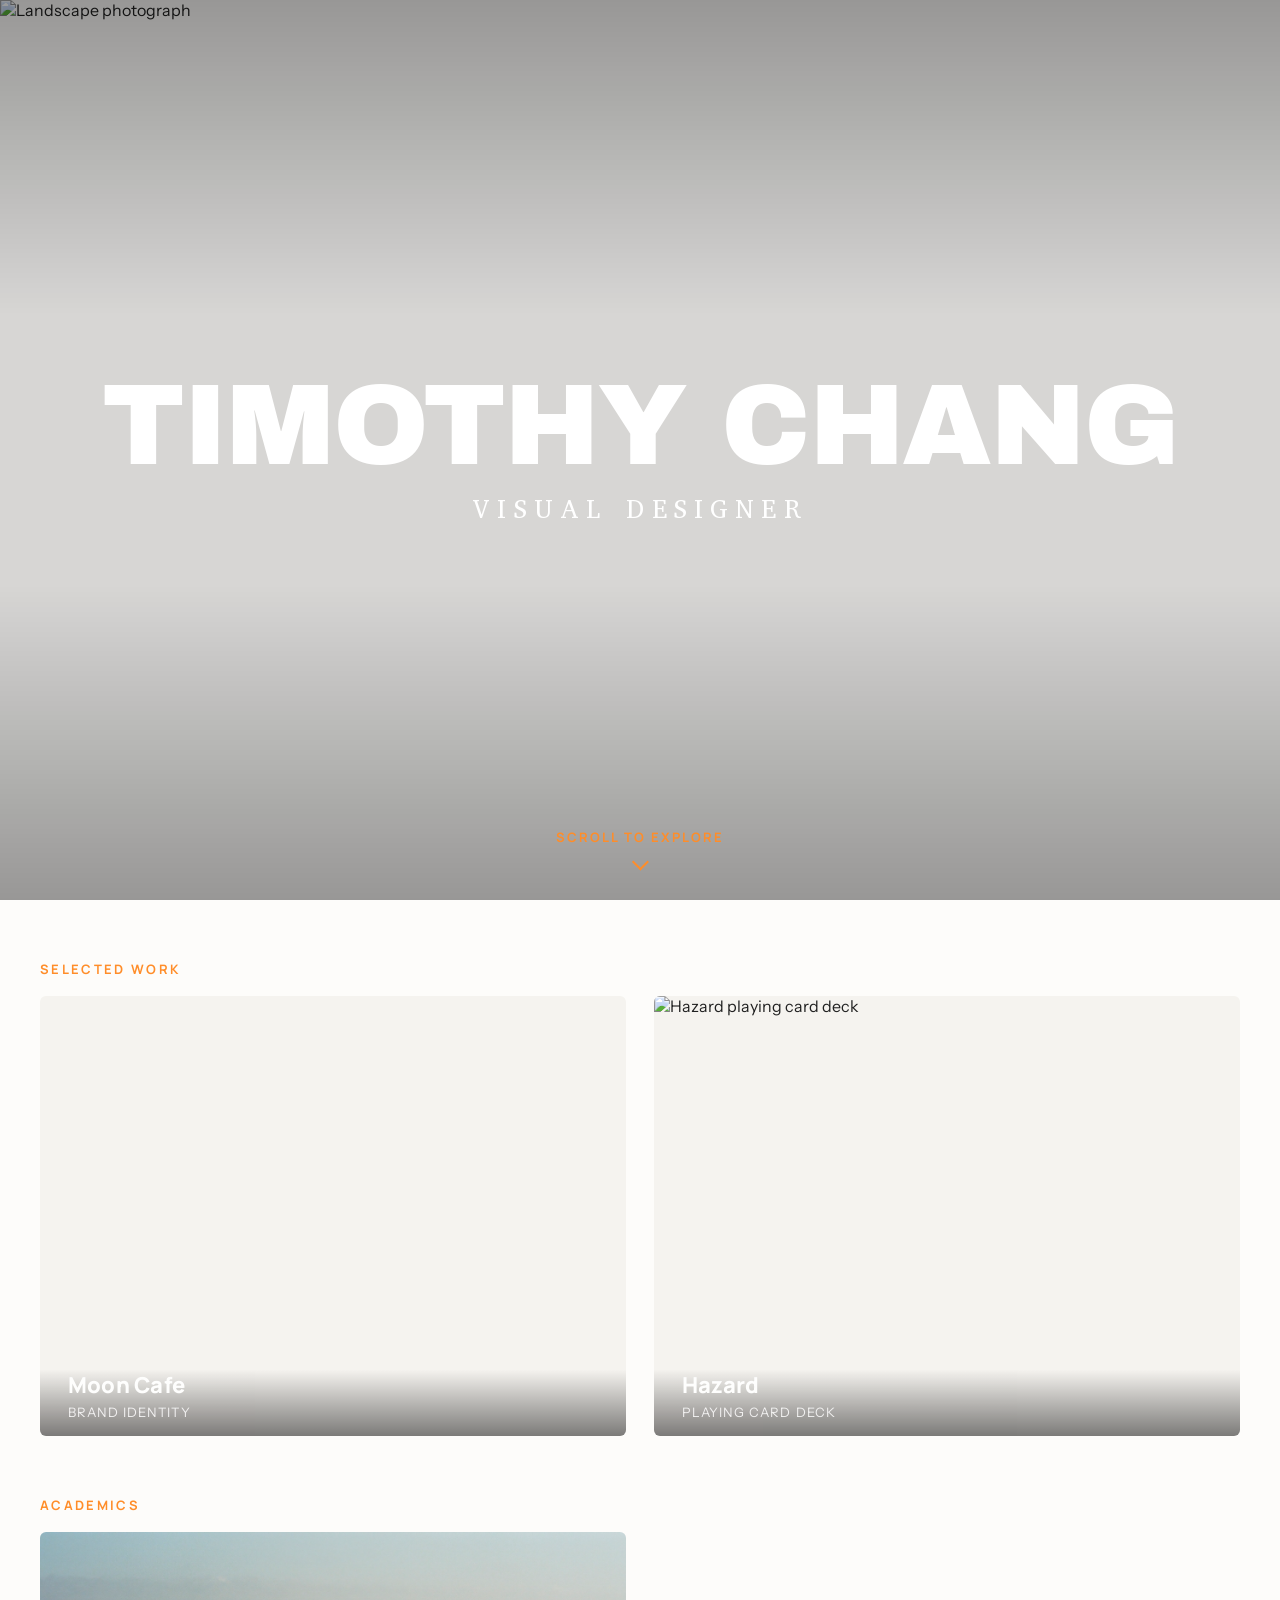
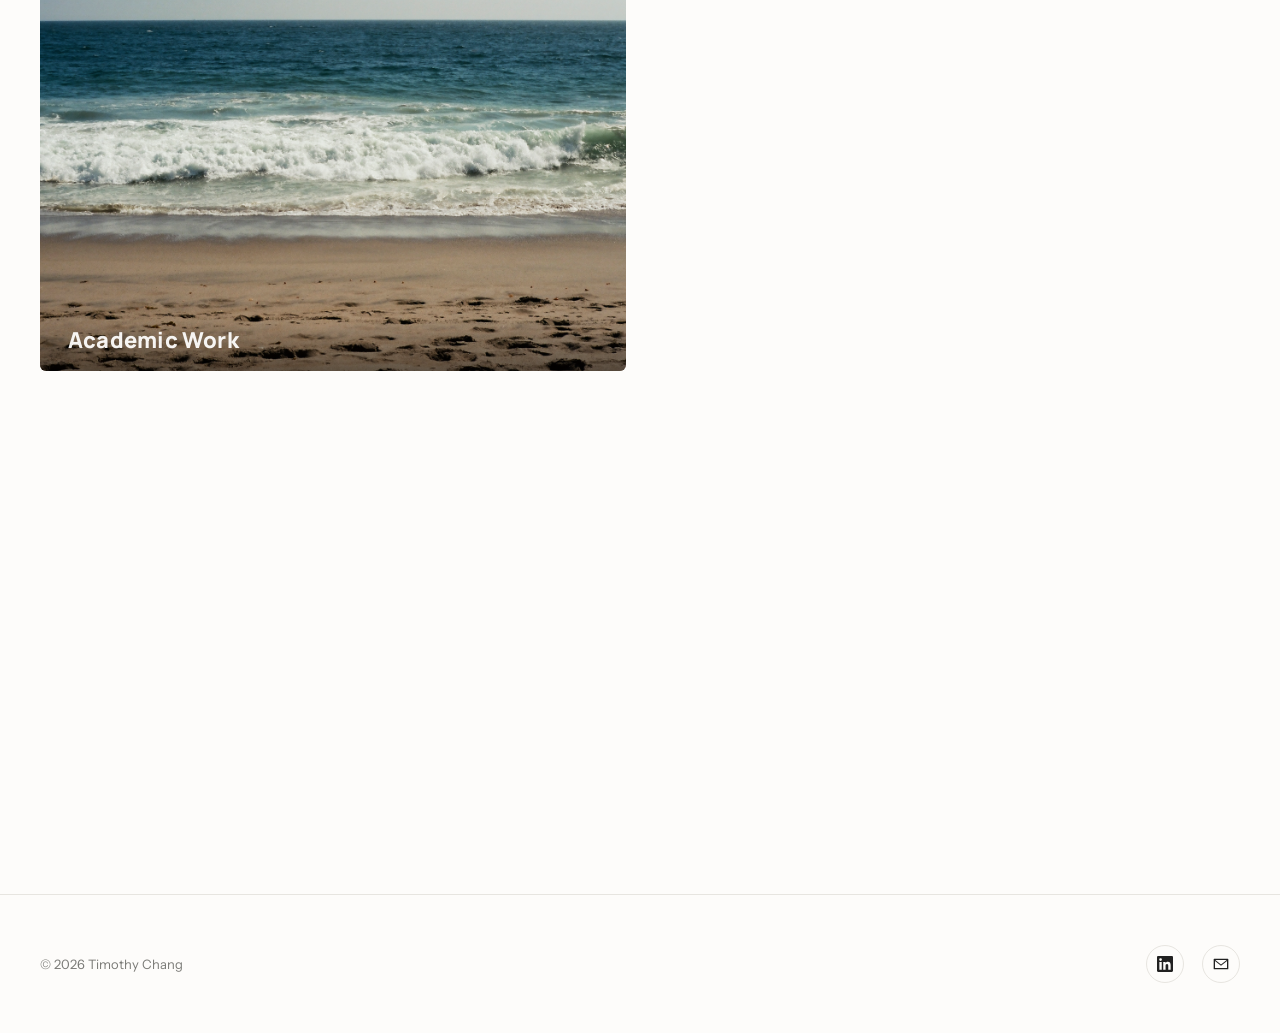
==== commit 714643e6: "Add Academic Work project with embedded flipbook New academics page embedding the FlipHTML5 typograp" ====
--- a/index.html
+++ b/index.html
@@ -75,6 +75,20 @@
     </div>
   </section>
 
+  <section id="academics" class="projects">
+    <div class="wrap">
+      <p class="eyebrow reveal">Academics</p>
+      <div class="projects-grid reveal-stagger">
+        <a href="academics.html" class="project-card">
+          <img src="images/academics/landscape.jpg" alt="Ocean waves rolling onto a beach" loading="lazy" />
+          <div class="project-card-caption">
+            <div class="name">Academic Work</div>
+          </div>
+        </a>
+      </div>
+    </div>
+  </section>
+
   <section class="more-projects">
     <div class="wrap">
       <p class="more-note reveal">More projects in progress~</p>
--- a/css/style.css
+++ b/css/style.css
@@ -206,6 +206,7 @@
 
 /* ---------- Home: Projects ---------- */
 .projects{padding-top:60px}
+.projects + .projects{padding-top:0}
 body.home main,
 body.home footer{position:relative;z-index:1;background:var(--bg)}
 .projects-grid{display:grid;grid-template-columns:1fr 1fr;gap:28px}
@@ -274,6 +275,11 @@
 .next-project:hover .next-project-name{color:var(--case-accent, var(--accent))}
 .next-project-right:hover .next-project-arrow{transform:translateX(10px)}
 .next-project-left:hover .next-project-arrow{transform:translateX(-10px)}
+.next-project-both{display:flex;align-items:center;justify-content:space-between;gap:8px 32px;flex-wrap:wrap}
+@media (max-width:640px){
+  .next-project-both .next-project{padding:32px 0}
+  .next-project-both .next-project-right{margin-left:auto}
+}
 
 /* ---------- Footer ---------- */
 footer{border-top:1px solid var(--line);padding:48px 0}
@@ -334,9 +340,9 @@
   padding:22px 0;border-bottom:1px solid var(--line);
 }
 .type-row .label{font-family:var(--sans);font-size:13px;letter-spacing:.1em;text-transform:uppercase;color:var(--muted);width:110px;flex-shrink:0}
-.type-row .sample{font-family:var(--bold-sans);font-size:clamp(22px,3.6vw,40px)}
-.w-heavy{font-weight:800}
-.w-bold{font-weight:700}
+.type-row .sample{font-family:'avenir-next-lt-pro',var(--bold-sans);font-size:clamp(22px,3.6vw,40px)}
+.w-heavy{font-weight:900}
+.w-bold{font-weight:800}
 .w-medium{font-weight:500}
 .w-regular{font-weight:400}
 
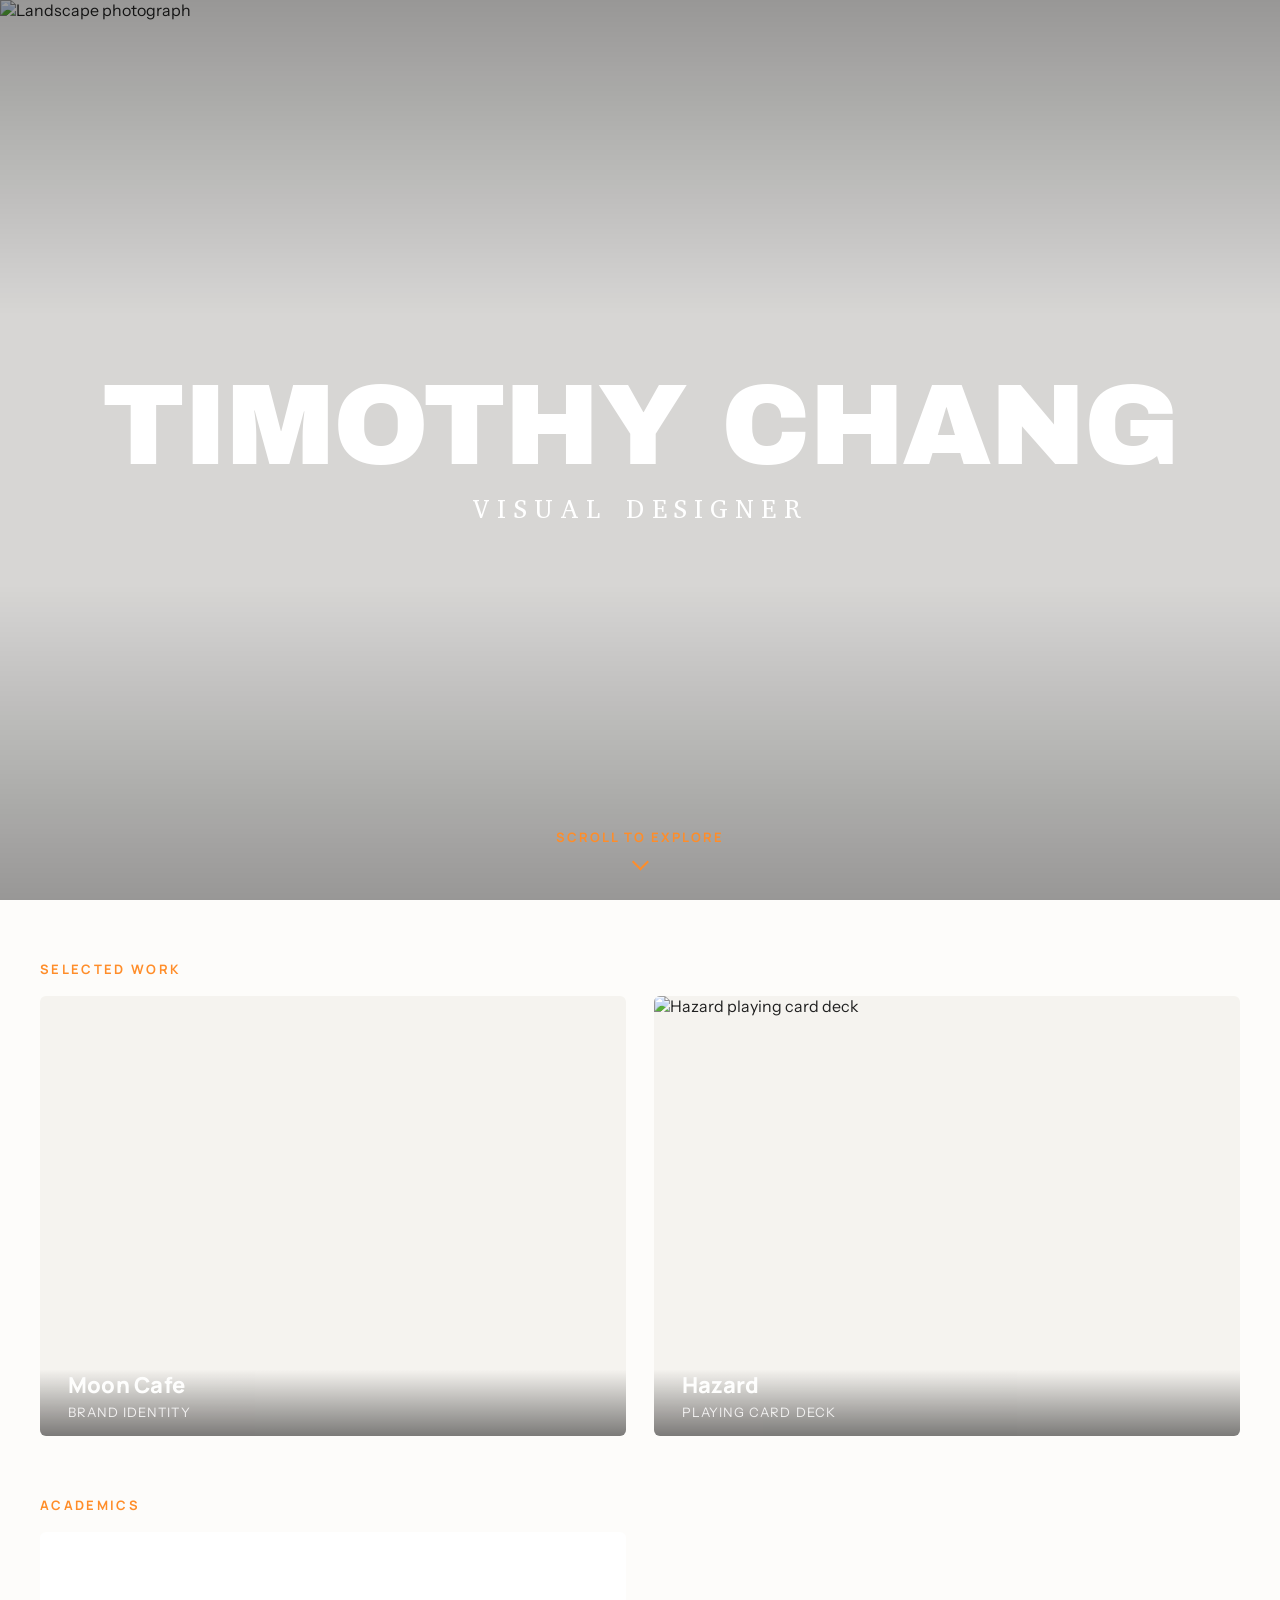
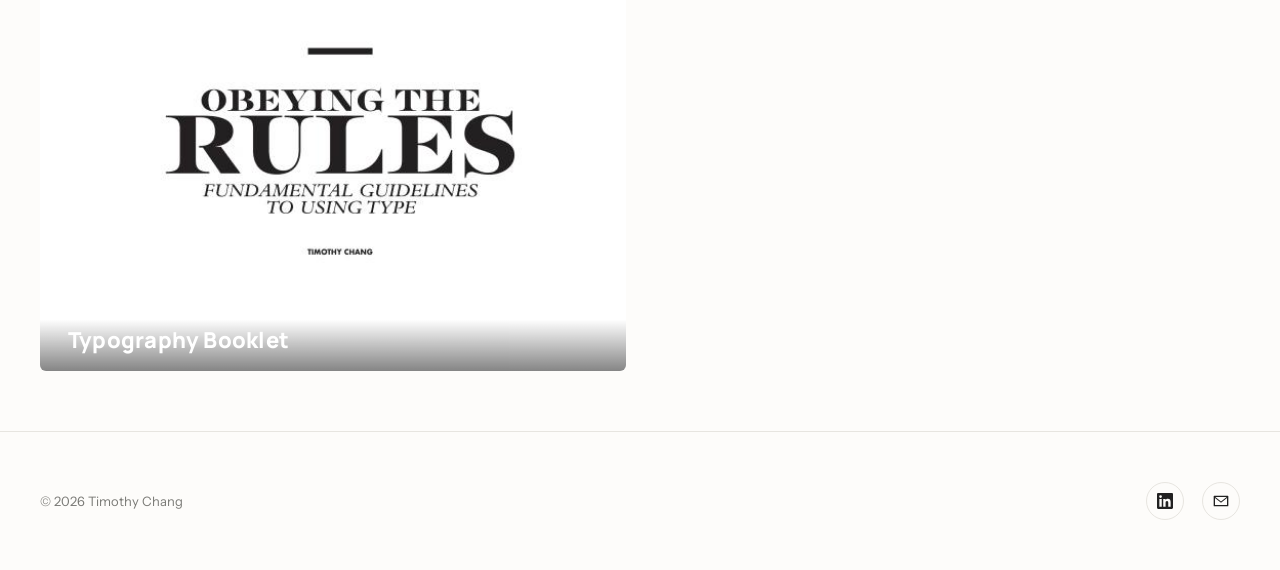
==== commit e35dd0e0: "Rename academics page to typographybooklet and update homepage card Rename academics.html to typogra" ====
--- a/index.html
+++ b/index.html
@@ -79,21 +79,16 @@
     <div class="wrap">
       <p class="eyebrow reveal">Academics</p>
       <div class="projects-grid reveal-stagger">
-        <a href="academics.html" class="project-card">
-          <img src="images/academics/landscape.jpg" alt="Ocean waves rolling onto a beach" loading="lazy" />
+        <a href="typographybooklet.html" class="project-card project-card-contain">
+          <img src="images/academics/obeying-the-rules-cover.jpg" alt="Obeying the Rules typography booklet cover" loading="lazy" />
           <div class="project-card-caption">
-            <div class="name">Academic Work</div>
+            <div class="name">Typography Booklet</div>
           </div>
         </a>
       </div>
     </div>
   </section>
 
-  <section class="more-projects">
-    <div class="wrap">
-      <p class="more-note reveal">More projects in progress~</p>
-    </div>
-  </section>
 </main>
 
 <footer>
--- a/css/style.css
+++ b/css/style.css
@@ -219,6 +219,8 @@
   width:100%;height:100%;object-fit:cover;
   transition:transform .8s cubic-bezier(.22,1,.36,1),filter .5s ease;
 }
+.project-card-contain{background:#fff}
+.project-card-contain img{object-fit:contain;padding:8%;box-sizing:border-box}
 .project-card:hover img,
 .project-card:hover video{transform:scale(1.06);filter:brightness(.82)}
 .project-card-caption{
@@ -230,8 +232,6 @@
 .project-card-caption .name{font-family:var(--bold-sans);font-weight:800;font-size:22px;letter-spacing:.01em}
 .project-card-caption .kind{font-family:var(--sans);font-size:13px;letter-spacing:.08em;text-transform:uppercase;opacity:.85;margin-top:4px}
 
-.more-projects{padding:200px 0;text-align:center}
-.more-note{font-family:var(--serif);font-size:19px;color:var(--muted);letter-spacing:.02em}
 
 /* ---------- About ---------- */
 .about-grid{display:grid;grid-template-columns:.85fr 1.15fr;gap:72px;align-items:center}
